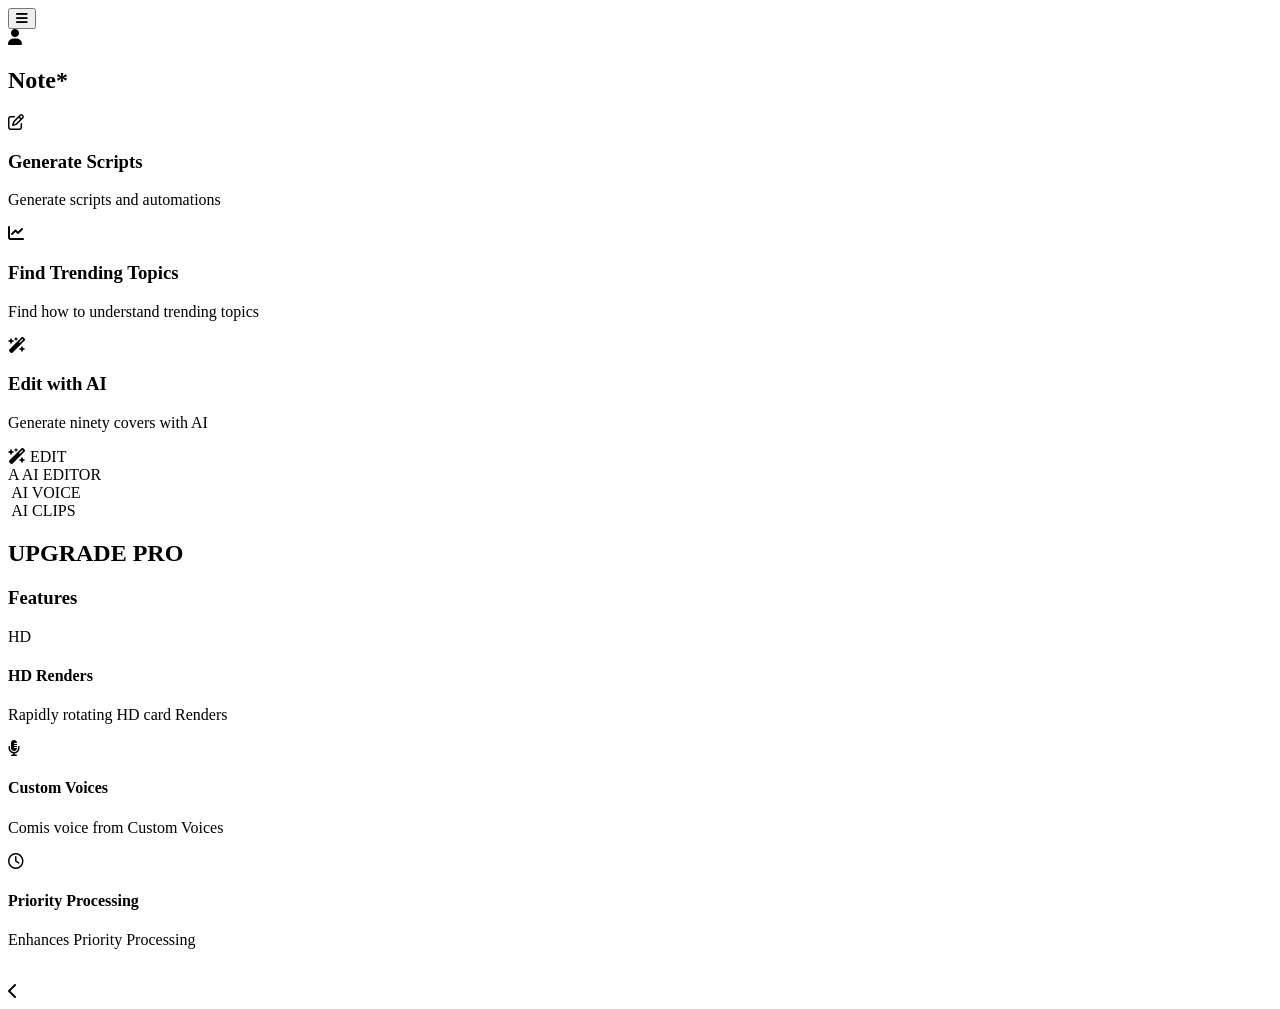
==== index.html @ fb3b5762 "Create initial index.html for AI Content Creator UI Initial creation of the AI Content Creator UI la" ====
<!DOCTYPE html>
<html lang="en">
<head>
    <meta charset="UTF-8">
    <meta name="viewport" content="width=device-width, initial-scale=1.0">
    <title>AI Content Creator UI</title>
    <link rel="stylesheet" href="style.css">
    <link rel="stylesheet" href="https://cdnjs.cloudflare.com/ajax/libs/font-awesome/6.4.0/css/all.min.css">
</head>
<body>

    <div class="phone-container">
        
        <header class="app-header">
            <button class="menu-btn"><i class="fa-solid fa-bars"></i></button>
            <div class="profile-avatar"><i class="fa-solid fa-user"></i></div>
        </header>

        <section class="note-section">
            <h2 class="note-title">Note*</h2>
            <div class="note-list">
                
                <div class="note-item">
                    <div class="icon-box cyan-text"><i class="fa-regular fa-pen-to-square"></i></div>
                    <div class="note-text">
                        <h3>Generate Scripts</h3>
                        <p>Generate scripts and automations</p>
                    </div>
                </div>
                
                <div class="note-item">
                    <div class="icon-box purple-text"><i class="fa-solid fa-chart-line"></i></div>
                    <div class="note-text">
                        <h3>Find Trending Topics</h3>
                        <p>Find how to understand trending topics</p>
                    </div>
                </div>
                
                <div class="note-item">
                    <div class="icon-box violet-text"><i class="fa-solid fa-wand-magic-sparkles"></i></div>
                    <div class="note-text">
                        <h3>Edit with AI</h3>
                        <p>Generate ninety covers with AI</p>
                    </div>
                </div>

            </div>
        </section>

        <section class="grid-buttons">
            
            <div class="grid-btn rainbow-border">
                <div class="btn-content">
                    <i class="fa-solid fa-wand-magic-sparkles cyan-text"></i>
                    <span>EDIT</span>
                </div>
            </div>
            
            <div class="grid-btn rainbow-border">
                <div class="btn-content">
                    <span class="gradient-text-icon">A</span>
                    <span>AI EDITOR</span>
                </div>
            </div>
            
            <div class="grid-btn rainbow-border">
                <div class="btn-content">
                    <i class="fa-solid fa-waveform-lines magenta-text"></i>
                    <span>AI VOICE</span>
                </div>
            </div>
            
            <div class="grid-btn rainbow-border">
                <div class="btn-content">
                    <i class="fa-solid fa-clapperboard-play orange-text"></i>
                    <span>AI CLIPS</span>
                </div>
            </div>

        </section>

        <section class="upgrade-section rainbow-border large-card">
            <div class="card-inner">
                <h2 class="upgrade-title">UPGRADE PRO</h2>
                <h3 class="upgrade-subtitle">Features</h3>
                
                <div class="feature-item">
                    <div class="feature-icon hd-icon">HD</div>
                    <div class="feature-text">
                        <h4>HD Renders</h4>
                        <p>Rapidly rotating HD card Renders</p>
                    </div>
                </div>

                <div class="feature-item">
                    <div class="feature-icon gold-text"><i class="fa-solid fa-microphone-lines"></i></div>
                    <div class="feature-text">
                        <h4>Custom Voices</h4>
                        <p>Comis voice from Custom Voices</p>
                    </div>
                </div>

                <div class="feature-item">
                    <div class="feature-icon clock-icon"><i class="fa-regular fa-clock"></i></div>
                    <div class="feature-text">
                        <h4>Priority Processing</h4>
                        <p>Enhances Priority Processing</p>
                    </div>
                </div>
            </div>
        </section>

        <footer class="nav-bar">
            <i class="fa-solid fa-bars-sort"></i>
            <div class="nav-home"></div>
            <i class="fa-solid fa-chevron-left"></i>
        </footer>

    </div>

</body>
</html>
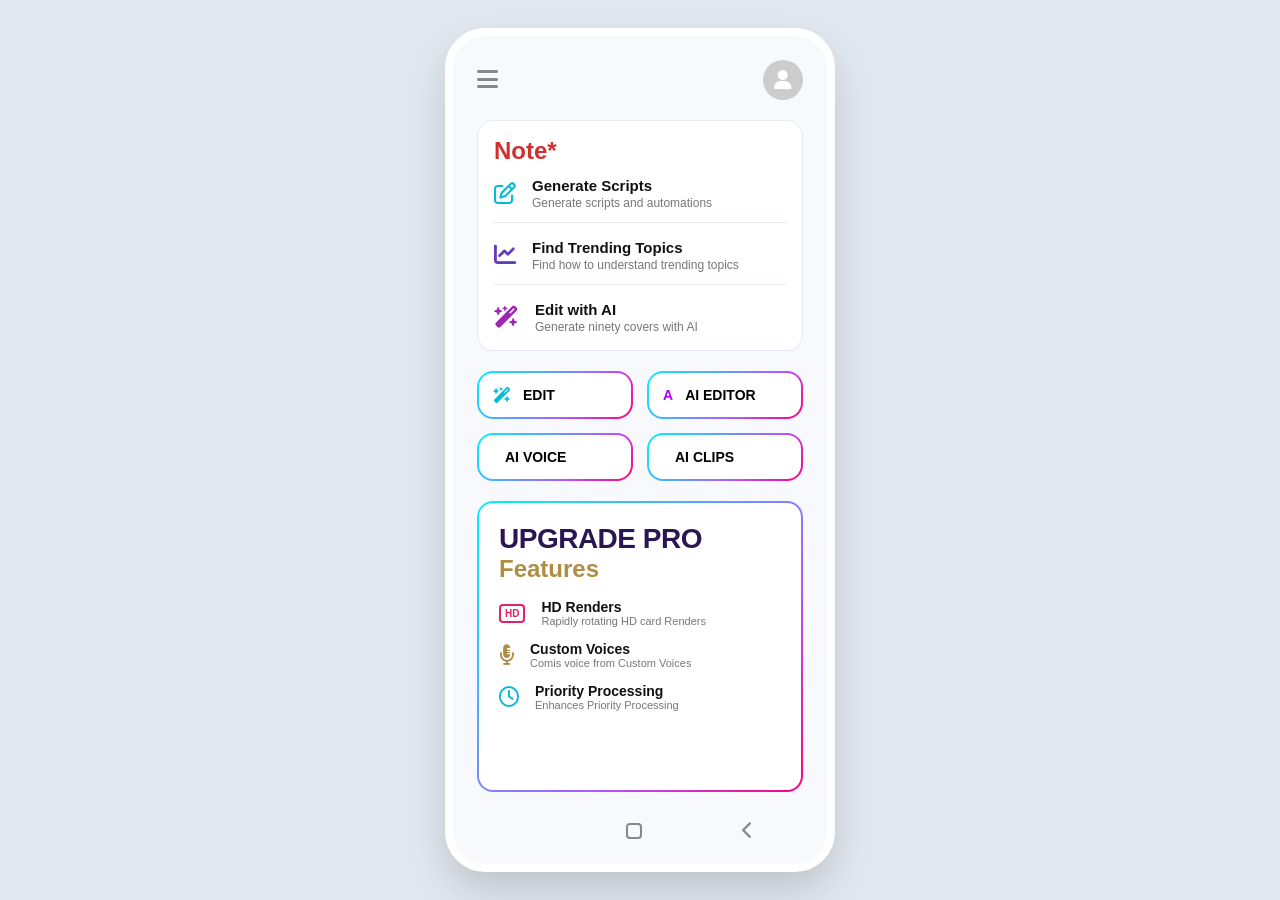
==== commit c20d55b5: "Change stylesheet link from style.css to index.css" ====
--- a/index.html
+++ b/index.html
@@ -4,7 +4,7 @@
     <meta charset="UTF-8">
     <meta name="viewport" content="width=device-width, initial-scale=1.0">
     <title>AI Content Creator UI</title>
-    <link rel="stylesheet" href="style.css">
+    <link rel="stylesheet" href="index.css">
     <link rel="stylesheet" href="https://cdnjs.cloudflare.com/ajax/libs/font-awesome/6.4.0/css/all.min.css">
 </head>
 <body>
@@ -116,7 +116,9 @@
             <i class="fa-solid fa-chevron-left"></i>
         </footer>
 
-    </div>
+    </div> 
+    <script src="index.js"></script>
+
 
 </body>
 </html>
--- a/index.css
+++ b/index.css
@@ -0,0 +1,249 @@
+/* style.css */
+
+:root {
+    --bg-color: #f7f9fc;
+    --card-bg: #ffffff;
+    --text-main: #111111;
+    --text-sub: #777777;
+    --border-color: #e5e9f0;
+    --note-red: #d32f2f;
+    --gold: #b08d44;
+}
+
+* {
+    box-sizing: border-box;
+    margin: 0;
+    padding: 0;
+    font-family: -apple-system, BlinkMacSystemFont, "Segoe UI", Roboto, sans-serif;
+}
+
+body {
+    background-color: #e2e8f0;
+    display: flex;
+    justify-content: center;
+    align-items: center;
+    min-height: 100vh;
+    padding: 20px;
+}
+
+/* Smartphone Layout Container */
+.phone-container {
+    width: 390px;
+    height: 844px;
+    background-color: var(--bg-color);
+    border-radius: 40px;
+    box-shadow: 0 20px 40px rgba(0,0,0,0.15);
+    padding: 24px;
+    display: flex;
+    flex-direction: column;
+    overflow: hidden;
+    position: relative;
+    border: 8px solid #ffffff;
+}
+
+/* Top Header elements */
+.app-header {
+    display: flex;
+    justify-content: space-between;
+    align-items: center;
+    margin-bottom: 20px;
+}
+
+.menu-btn {
+    background: none;
+    border: none;
+    font-size: 24px;
+    color: #888;
+    cursor: pointer;
+}
+
+.profile-avatar {
+    width: 40px;
+    height: 40px;
+    background-color: #ccc;
+    border-radius: 50%;
+    display: flex;
+    justify-content: center;
+    align-items: center;
+    color: #fff;
+    font-size: 20px;
+}
+
+/* White Top Note Section */
+.note-section {
+    background: var(--card-bg);
+    border: 1px solid var(--border-color);
+    border-radius: 16px;
+    padding: 16px;
+    margin-bottom: 20px;
+}
+
+.note-title {
+    color: var(--note-red);
+    font-size: 24px;
+    font-weight: 700;
+    margin-bottom: 12px;
+}
+
+.note-list {
+    display: flex;
+    flex-direction: column;
+    gap: 16px;
+}
+
+.note-item {
+    display: flex;
+    align-items: center;
+    gap: 16px;
+}
+
+.note-item:not(:last-child) {
+    border-bottom: 1px solid var(--border-color);
+    padding-bottom: 12px;
+}
+
+.note-text h3 {
+    font-size: 15px;
+    color: var(--text-main);
+    margin-bottom: 2px;
+}
+
+.note-text p {
+    font-size: 12px;
+    color: var(--text-sub);
+}
+
+/* 2x2 Grid Layout for Buttons */
+.grid-buttons {
+    display: grid;
+    grid-template-columns: 1fr 1fr;
+    gap: 14px;
+    margin-bottom: 20px;
+}
+
+.grid-btn {
+    cursor: pointer;
+    transition: transform 0.2s ease;
+}
+
+.grid-btn:active {
+    transform: scale(0.95);
+}
+
+/* Rainbow Neon Gradient Borders Setup */
+.rainbow-border {
+    position: relative;
+    background: linear-gradient(135deg, #00f2fe, #4facfe, #b156fc, #ff007f);
+    padding: 2px; /* Border ki thickness */
+    border-radius: 16px;
+}
+
+.btn-content, .card-inner {
+    background: var(--card-bg);
+    border-radius: 14px;
+    display: flex;
+    align-items: center;
+    gap: 12px;
+    padding: 14px;
+    height: 100%;
+}
+
+.btn-content span {
+    font-weight: 700;
+    font-size: 14px;
+    color: #000;
+}
+
+/* Large Upgrade Pro Card */
+.large-card {
+    flex-grow: 1;
+    margin-bottom: 20px;
+}
+
+.card-inner {
+    flex-direction: column;
+    align-items: flex-start;
+    padding: 20px;
+    gap: 0;
+}
+
+.upgrade-title {
+    color: #2b1654;
+    font-size: 28px;
+    font-weight: 800;
+    letter-spacing: -0.5px;
+}
+
+.upgrade-subtitle {
+    color: var(--gold);
+    font-size: 24px;
+    font-weight: 600;
+    margin-bottom: 16px;
+}
+
+.feature-item {
+    display: flex;
+    align-items: center;
+    gap: 16px;
+    width: 100%;
+    margin-bottom: 14px;
+}
+
+.feature-text h4 {
+    font-size: 14px;
+    color: var(--text-main);
+}
+
+.feature-text p {
+    font-size: 11px;
+    color: var(--text-sub);
+}
+
+/* Bottom Android Navigation Controls */
+.nav-bar {
+    display: flex;
+    justify-content: space-around;
+    align-items: center;
+    padding-top: 10px;
+    color: #888;
+    font-size: 18px;
+}
+
+.nav-home {
+    width: 16px;
+    height: 16px;
+    border: 2px solid #888;
+    border-radius: 4px;
+}
+
+/* Utility UI/Icons Color Codes */
+.icon-box { font-size: 22px; }
+.cyan-text { color: #00bcd4; }
+.purple-text { color: #673ab7; }
+.violet-text { color: #9c27b0; }
+.magenta-text { color: #e91e63; }
+.orange-text { color: #ff5722; }
+.gold-text { color: var(--gold); font-size: 20px; }
+
+.hd-icon {
+    border: 2px solid #e91e63;
+    color: #e91e63;
+    font-size: 10px;
+    font-weight: 900;
+    padding: 2px 4px;
+    border-radius: 4px;
+}
+
+.clock-icon {
+    color: #00bcd4;
+    font-size: 20px;
+}
+
+/* Text Gradient Effect (for 'A' icon) */
+.gradient-text-icon {
+    font-weight: 900;
+    font-size: 22px;
+    background: linear-gradient(135deg, #7f00ff, #e100ff);
+    -webkit-background-clip: text;
+    -webkit-text-fill-color: transparent;
+}
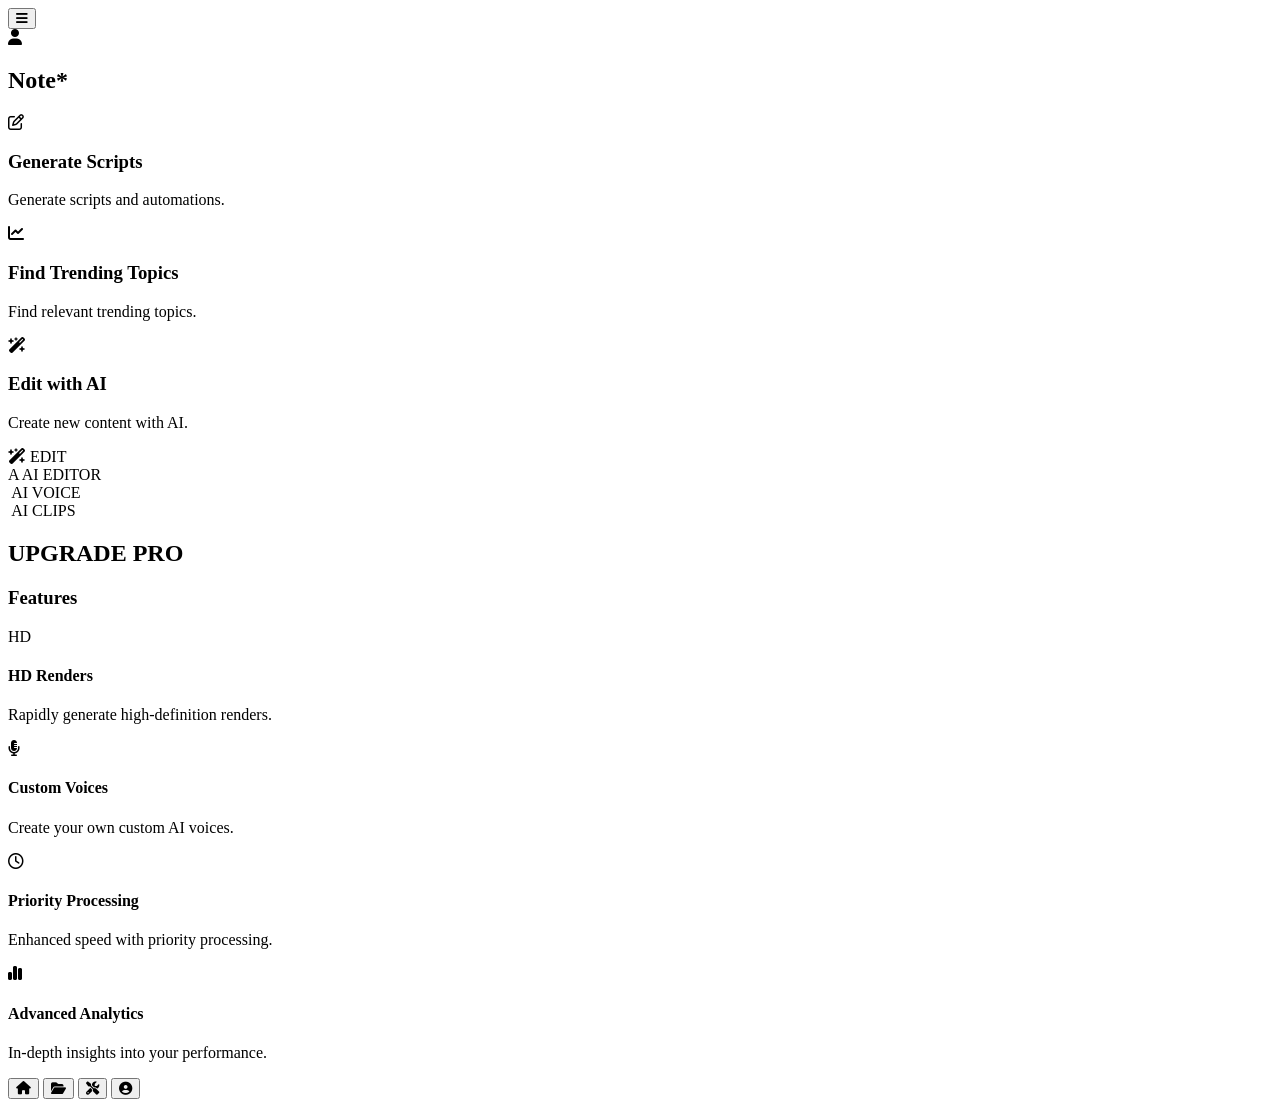
==== commit 41e5cb23: "Refactor index.html structure and styles" ====
--- a/index.html
+++ b/index.html
@@ -2,123 +2,127 @@
 <html lang="en">
 <head>
     <meta charset="UTF-8">
-    <meta name="viewport" content="width=device-width, initial-scale=1.0">
-    <title>AI Content Creator UI</title>
-    <link rel="stylesheet" href="index.css">
+    <meta name="viewport" content="width=device-width, initial-scale=1.0, maximum-scale=1.0, user-scalable=no">
+    <title>AI Content Creator</title>
+    <link rel="stylesheet" href="style.css">
     <link rel="stylesheet" href="https://cdnjs.cloudflare.com/ajax/libs/font-awesome/6.4.0/css/all.min.css">
 </head>
 <body>
 
-    <div class="phone-container">
+    <div class="app-container">
         
         <header class="app-header">
-            <button class="menu-btn"><i class="fa-solid fa-bars"></i></button>
-            <div class="profile-avatar"><i class="fa-solid fa-user"></i></div>
+            <button class="menu-btn" id="top-menu"><i class="fa-solid fa-bars"></i></button>
+            <div class="profile-avatar" id="top-profile"><i class="fa-solid fa-user"></i></div>
         </header>
 
-        <section class="note-section">
-            <h2 class="note-title">Note*</h2>
-            <div class="note-list">
-                
-                <div class="note-item">
-                    <div class="icon-box cyan-text"><i class="fa-regular fa-pen-to-square"></i></div>
-                    <div class="note-text">
-                        <h3>Generate Scripts</h3>
-                        <p>Generate scripts and automations</p>
+        <main class="scrollable-content">
+            
+            <section class="note-card page-trigger" data-target="notes.html">
+                <h2 class="note-title">Note*</h2>
+                <div class="note-list">
+                    <div class="note-item">
+                        <div class="icon-box cyan-text"><i class="fa-regular fa-pen-to-square"></i></div>
+                        <div class="note-text">
+                            <h3>Generate Scripts</h3>
+                            <p>Generate scripts and automations.</p>
+                        </div>
+                    </div>
+                    <div class="note-item">
+                        <div class="icon-box purple-text"><i class="fa-solid fa-chart-line"></i></div>
+                        <div class="note-text">
+                            <h3>Find Trending Topics</h3>
+                            <p>Find relevant trending topics.</p>
+                        </div>
+                    </div>
+                    <div class="note-item">
+                        <div class="icon-box violet-text"><i class="fa-solid fa-wand-magic-sparkles"></i></div>
+                        <div class="note-text">
+                            <h3>Edit with AI</h3>
+                            <p>Create new content with AI.</p>
+                        </div>
                     </div>
                 </div>
-                
-                <div class="note-item">
-                    <div class="icon-box purple-text"><i class="fa-solid fa-chart-line"></i></div>
-                    <div class="note-text">
-                        <h3>Find Trending Topics</h3>
-                        <p>Find how to understand trending topics</p>
+            </section>
+
+            <section class="grid-buttons">
+                <div class="grid-btn rainbow-border page-trigger" data-target="edit.html">
+                    <div class="btn-content">
+                        <i class="fa-solid fa-wand-magic-sparkles cyan-text"></i>
+                        <span>EDIT</span>
                     </div>
                 </div>
-                
-                <div class="note-item">
-                    <div class="icon-box violet-text"><i class="fa-solid fa-wand-magic-sparkles"></i></div>
-                    <div class="note-text">
-                        <h3>Edit with AI</h3>
-                        <p>Generate ninety covers with AI</p>
+                <div class="grid-btn rainbow-border page-trigger" data-target="ai-editor.html">
+                    <div class="btn-content">
+                        <span class="gradient-text-icon">A</span>
+                        <span>AI EDITOR</span>
                     </div>
                 </div>
-
-            </div>
-        </section>
-
-        <section class="grid-buttons">
-            
-            <div class="grid-btn rainbow-border">
-                <div class="btn-content">
-                    <i class="fa-solid fa-wand-magic-sparkles cyan-text"></i>
-                    <span>EDIT</span>
-                </div>
-            </div>
-            
-            <div class="grid-btn rainbow-border">
-                <div class="btn-content">
-                    <span class="gradient-text-icon">A</span>
-                    <span>AI EDITOR</span>
-                </div>
-            </div>
-            
-            <div class="grid-btn rainbow-border">
-                <div class="btn-content">
-                    <i class="fa-solid fa-waveform-lines magenta-text"></i>
-                    <span>AI VOICE</span>
-                </div>
-            </div>
-            
-            <div class="grid-btn rainbow-border">
-                <div class="btn-content">
-                    <i class="fa-solid fa-clapperboard-play orange-text"></i>
-                    <span>AI CLIPS</span>
-                </div>
-            </div>
-
-        </section>
-
-        <section class="upgrade-section rainbow-border large-card">
-            <div class="card-inner">
-                <h2 class="upgrade-title">UPGRADE PRO</h2>
-                <h3 class="upgrade-subtitle">Features</h3>
-                
-                <div class="feature-item">
-                    <div class="feature-icon hd-icon">HD</div>
-                    <div class="feature-text">
-                        <h4>HD Renders</h4>
-                        <p>Rapidly rotating HD card Renders</p>
+                <div class="grid-btn rainbow-border page-trigger" data-target="ai-voice.html">
+                    <div class="btn-content">
+                        <i class="fa-solid fa-waveform-lines magenta-text"></i>
+                        <span>AI VOICE</span>
                     </div>
                 </div>
-
-                <div class="feature-item">
-                    <div class="feature-icon gold-text"><i class="fa-solid fa-microphone-lines"></i></div>
-                    <div class="feature-text">
-                        <h4>Custom Voices</h4>
-                        <p>Comis voice from Custom Voices</p>
+                <div class="grid-btn rainbow-border page-trigger" data-target="ai-clips.html">
+                    <div class="btn-content">
+                        <i class="fa-solid fa-clapperboard-play orange-text"></i>
+                        <span>AI CLIPS</span>
                     </div>
                 </div>
+            </section>
 
-                <div class="feature-item">
-                    <div class="feature-icon clock-icon"><i class="fa-regular fa-clock"></i></div>
-                    <div class="feature-text">
-                        <h4>Priority Processing</h4>
-                        <p>Enhances Priority Processing</p>
+            <section class="upgrade-card rainbow-border page-trigger" data-target="upgrade.html">
+                <div class="card-inner">
+                    <div class="upgrade-banner">
+                        <h2 class="upgrade-title">UPGRADE PRO</h2>
+                        <h3 class="upgrade-subtitle">Features</h3>
+                    </div>
+                    
+                    <div class="features-grid">
+                        <div class="feature-item">
+                            <div class="feature-icon hd-icon">HD</div>
+                            <div class="feature-text">
+                                <h4>HD Renders</h4>
+                                <p>Rapidly generate high-definition renders.</p>
+                            </div>
+                        </div>
+                        <div class="feature-item">
+                            <div class="feature-icon gold-text"><i class="fa-solid fa-microphone-lines"></i></div>
+                            <div class="feature-text">
+                                <h4>Custom Voices</h4>
+                                <p>Create your own custom AI voices.</p>
+                            </div>
+                        </div>
+                        <div class="feature-item">
+                            <div class="feature-icon clock-icon"><i class="fa-regular fa-clock"></i></div>
+                            <div class="feature-text">
+                                <h4>Priority Processing</h4>
+                                <p>Enhanced speed with priority processing.</p>
+                            </div>
+                        </div>
+                        <div class="feature-item">
+                            <div class="feature-icon analytics-icon"><i class="fa-solid fa-chart-simple"></i></div>
+                            <div class="feature-text">
+                                <h4>Advanced Analytics</h4>
+                                <p>In-depth insights into your performance.</p>
+                            </div>
+                        </div>
                     </div>
                 </div>
-            </div>
-        </section>
+            </section>
 
-        <footer class="nav-bar">
-            <i class="fa-solid fa-bars-sort"></i>
-            <div class="nav-home"></div>
-            <i class="fa-solid fa-chevron-left"></i>
+        </main>
+
+        <footer class="bottom-nav">
+            <button class="nav-item active" id="nav-home"><i class="fa-solid fa-house"></i></button>
+            <button class="nav-item" id="nav-folder"><i class="fa-solid fa-folder-open"></i></button>
+            <button class="nav-item" id="nav-tools"><i class="fa-solid fa-screwdriver-wrench"></i></button>
+            <button class="nav-item" id="nav-profile"><i class="fa-solid fa-circle-user"></i></button>
         </footer>
 
-    </div> 
+    </div>
+
     <script src="index.js"></script>
-
-
 </body>
 </html>
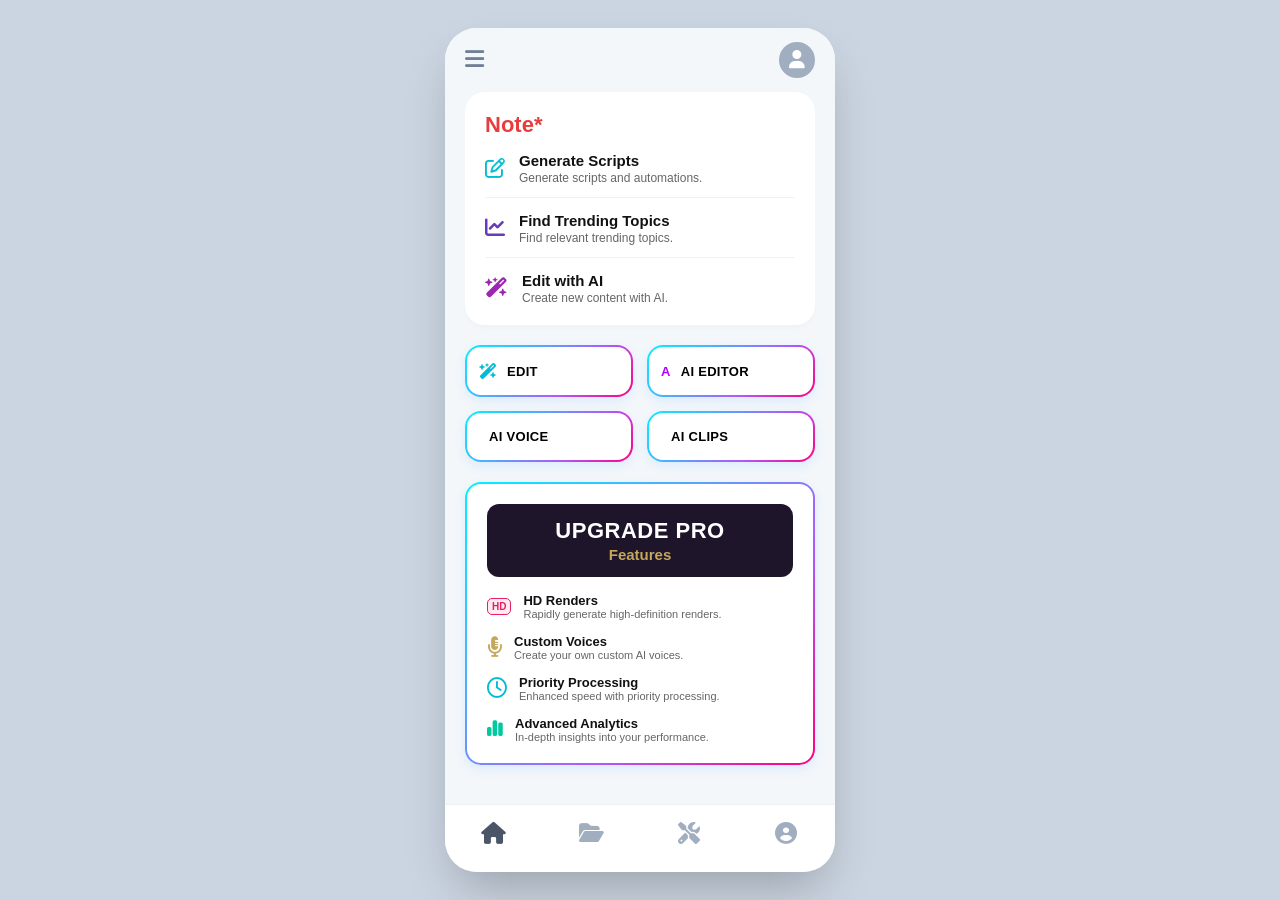
==== commit 1ce42bd8: "Change stylesheet link from style.css to index.css" ====
--- a/index.html
+++ b/index.html
@@ -4,7 +4,7 @@
     <meta charset="UTF-8">
     <meta name="viewport" content="width=device-width, initial-scale=1.0, maximum-scale=1.0, user-scalable=no">
     <title>AI Content Creator</title>
-    <link rel="stylesheet" href="style.css">
+    <link rel="stylesheet" href="index.css">
     <link rel="stylesheet" href="https://cdnjs.cloudflare.com/ajax/libs/font-awesome/6.4.0/css/all.min.css">
 </head>
 <body>
--- a/index.css
+++ b/index.css
@@ -0,0 +1,289 @@
+:root {
+    --bg-main: #f4f7fa;
+    --card-bg: #ffffff;
+    --text-dark: #111111;
+    --text-muted: #666666;
+    --border-light: #edf2f7;
+    --note-red: #e53e3e;
+    --gold: #c5a85c;
+    --dark-purple: #1e152a;
+}
+
+* {
+    box-sizing: border-box;
+    margin: 0;
+    padding: 0;
+    font-family: -apple-system, BlinkMacSystemFont, "Segoe UI", Roboto, sans-serif;
+    -webkit-tap-highlight-color: transparent;
+}
+
+body {
+    background-color: #cbd5e1;
+    display: flex;
+    justify-content: center;
+    align-items: center;
+    min-height: 100vh;
+    overflow: hidden; /* Desktop body scroll disabled */
+}
+
+/* Zoom Lock Mobile Frame Simulator */
+.app-container {
+    width: 390px;
+    height: 844px;
+    background-color: var(--bg-main);
+    border-radius: 32px;
+    box-shadow: 0 25px 50px -12px rgba(0, 0, 0, 0.25);
+    display: flex;
+    flex-direction: column;
+    overflow: hidden;
+    position: relative;
+}
+
+/* Header */
+.app-header {
+    height: 64px;
+    display: flex;
+    justify-content: space-between;
+    align-items: center;
+    padding: 0 20px;
+    background-color: var(--bg-main);
+    z-index: 10;
+}
+
+.menu-btn {
+    background: none;
+    border: none;
+    font-size: 22px;
+    color: #718096;
+    cursor: pointer;
+}
+
+.profile-avatar {
+    width: 36px;
+    height: 36px;
+    background-color: #a0aec0;
+    border-radius: 50%;
+    display: flex;
+    justify-content: center;
+    align-items: center;
+    color: #fff;
+    font-size: 18px;
+    cursor: pointer;
+}
+
+/* Scrollable Main Area */
+.scrollable-content {
+    flex: 1;
+    overflow-y: auto;
+    padding: 0 20px 20px 20px;
+    display: flex;
+    flex-direction: column;
+    gap: 20px;
+}
+
+/* Hide scrollbar for clean app look */
+.scrollable-content::-webkit-scrollbar {
+    display: none;
+}
+
+/* Note Section */
+.note-card {
+    background: var(--card-bg);
+    border-radius: 20px;
+    padding: 20px;
+    box-shadow: 0 4px 6px -1px rgba(0, 0, 0, 0.02);
+    cursor: pointer;
+}
+
+.note-title {
+    color: var(--note-red);
+    font-size: 22px;
+    font-weight: 700;
+    margin-bottom: 14px;
+}
+
+.note-list {
+    display: flex;
+    flex-direction: column;
+    gap: 14px;
+}
+
+.note-item {
+    display: flex;
+    align-items: center;
+    gap: 14px;
+}
+
+.note-item:not(:last-child) {
+    border-bottom: 1px solid var(--border-light);
+    padding-bottom: 12px;
+}
+
+.note-text h3 {
+    font-size: 15px;
+    color: var(--text-dark);
+    font-weight: 600;
+}
+
+.note-text p {
+    font-size: 12px;
+    color: var(--text-muted);
+    margin-top: 2px;
+}
+
+/* Grid Buttons Layout */
+.grid-buttons {
+    display: grid;
+    grid-template-columns: 1fr 1fr;
+    gap: 14px;
+}
+
+.grid-btn {
+    cursor: pointer;
+}
+
+/* Dynamic Magic Rainbow Border Glow */
+.rainbow-border {
+    position: relative;
+    background: linear-gradient(135deg, #00f2fe, #4facfe, #b156fc, #ff007f);
+    padding: 2px;
+    border-radius: 16px;
+    box-shadow: 0 4px 12px rgba(79, 172, 254, 0.15);
+}
+
+.btn-content {
+    background: var(--card-bg);
+    border-radius: 14px;
+    display: flex;
+    align-items: center;
+    gap: 10px;
+    padding: 16px 12px;
+    height: 100%;
+}
+
+.btn-content span {
+    font-weight: 700;
+    font-size: 13px;
+    color: #000000;
+    letter-spacing: 0.3px;
+}
+
+/* Upgrade Card Box */
+.upgrade-card {
+    cursor: pointer;
+}
+
+.card-inner {
+    background: var(--card-bg);
+    border-radius: 14px;
+    padding: 20px;
+}
+
+.upgrade-banner {
+    background-color: var(--dark-purple);
+    width: 100%;
+    padding: 14px;
+    border-radius: 12px;
+    text-align: center;
+    margin-bottom: 16px;
+}
+
+.upgrade-title {
+    color: #ffffff;
+    font-size: 22px;
+    font-weight: 800;
+    letter-spacing: 0.5px;
+}
+
+.upgrade-subtitle {
+    color: var(--gold);
+    font-size: 15px;
+    font-weight: 600;
+    margin-top: 2px;
+}
+
+/* Features inside Upgrade Card */
+.features-grid {
+    display: grid;
+    grid-template-columns: 1fr;
+    gap: 14px;
+}
+
+.feature-item {
+    display: flex;
+    align-items: center;
+    gap: 12px;
+}
+
+.feature-text h4 {
+    font-size: 13px;
+    color: var(--text-dark);
+    font-weight: 600;
+}
+
+.feature-text p {
+    font-size: 11px;
+    color: var(--text-muted);
+}
+
+/* System In-App Navigation Footer */
+.bottom-nav {
+    height: 68px;
+    background-color: var(--card-bg);
+    border-top: 1px solid var(--border-light);
+    display: flex;
+    justify-content: space-around;
+    align-items: center;
+    padding-bottom: 10px; /* Safe area space */
+    z-index: 10;
+}
+
+.nav-item {
+    background: none;
+    border: none;
+    font-size: 22px;
+    color: #a0aec0;
+    cursor: pointer;
+    width: 50px;
+    height: 100%;
+    transition: color 0.2s ease;
+}
+
+.nav-item.active {
+    color: #4a5568;
+}
+
+/* Tap Interaction Animation Effect */
+.page-trigger:active {
+    transform: scale(0.98);
+    transition: transform 0.1s ease;
+}
+
+/* Colors & Icons Vectors style */
+.icon-box { font-size: 20px; }
+.cyan-text { color: #00bcd4; }
+.purple-text { color: #673ab7; }
+.violet-text { color: #9c27b0; }
+.magenta-text { color: #e91e63; }
+.orange-text { color: #ff5722; }
+.gold-text { color: var(--gold); font-size: 20px; }
+.analytics-icon { color: #00ca9d; font-size: 18px; }
+.clock-icon { color: #00bcd4; font-size: 20px; }
+
+.hd-icon {
+    background-color: #ffebf0;
+    border: 1.5px solid #e91e63;
+    color: #e91e63;
+    font-size: 10px;
+    font-weight: 900;
+    padding: 2px 4px;
+    border-radius: 5px;
+}
+
+.gradient-text-icon {
+    font-weight: 900;
+    font-size: 20px;
+    background: linear-gradient(135deg, #7f00ff, #e100ff);
+    -webkit-background-clip: text;
+    -webkit-text-fill-color: transparent;
+}
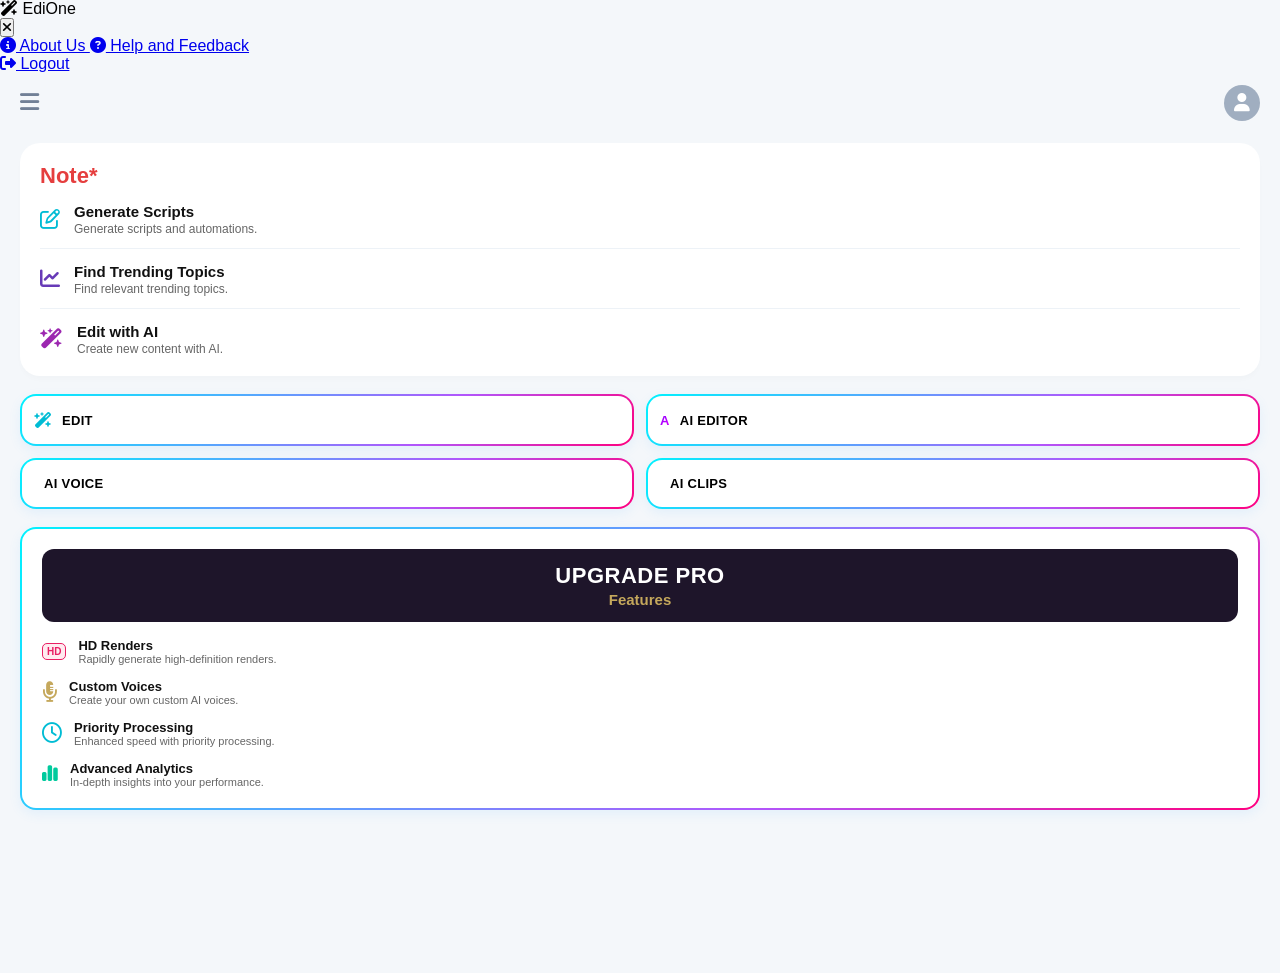
==== commit 4fa559d6: "Add side drawer navigation to index.html" ====
--- a/index.html
+++ b/index.html
@@ -8,6 +8,34 @@
     <link rel="stylesheet" href="https://cdnjs.cloudflare.com/ajax/libs/font-awesome/6.4.0/css/all.min.css">
 </head>
 <body>
+
+    <div class="side-drawer" id="side-menu-drawer">
+        <div class="drawer-header">
+            <div class="drawer-logo">
+                <i class="fa-solid fa-wand-magic-sparkles"></i>
+                <span>EdiOne</span>
+            </div>
+            <button class="close-drawer-btn" id="close-menu-drawer">
+                <i class="fa-solid fa-xmark"></i>
+            </button>
+        </div>
+        
+        <div class="drawer-menu-items">
+            <a href="#" class="drawer-item">
+                <i class="fa-solid fa-circle-info"></i> About Us
+            </a>
+            <a href="#" class="drawer-item">
+                <i class="fa-solid fa-circle-question"></i> Help and Feedback
+            </a>
+            <div class="drawer-divider"></div>
+            <a href="#" class="drawer-item logout-btn">
+                <i class="fa-solid fa-right-from-bracket"></i> Logout
+            </a>
+        </div>
+    </div>
+
+    <div class="drawer-overlay" id="menu-screen-overlay"></div>
+
 
     <div class="app-container">
         
--- a/index.css
+++ b/index.css
@@ -17,37 +17,36 @@
     -webkit-tap-highlight-color: transparent;
 }
 
-body {
-    background-color: #cbd5e1;
-    display: flex;
-    justify-content: center;
-    align-items: center;
-    min-height: 100vh;
-    overflow: hidden; /* Desktop body scroll disabled */
-}
-
-/* Zoom Lock Mobile Frame Simulator */
+/* Kisi bhi tarah ka out-border, gray body frame ya alignment margin poora khatam */
+html, body {
+    width: 100%;
+    height: 100%;
+    overflow: hidden; 
+    background-color: var(--bg-main);
+}
+
+/* Container ab poori screen ko 100% horizontally aur vertically lock karega */
 .app-container {
-    width: 390px;
-    height: 844px;
+    width: 100%;
+    height: 100%;
     background-color: var(--bg-main);
-    border-radius: 32px;
-    box-shadow: 0 25px 50px -12px rgba(0, 0, 0, 0.25);
     display: flex;
     flex-direction: column;
-    overflow: hidden;
     position: relative;
-}
-
-/* Header */
+    box-shadow: none; /* Saare outer shadows and desktop designs hataye */
+    border: none;
+    border-radius: 0; /* Corner radius zero taaki mobile corners par screen leak na ho */
+}
+
+/* Top Header Area */
 .app-header {
-    height: 64px;
+    height: 60px;
     display: flex;
     justify-content: space-between;
     align-items: center;
     padding: 0 20px;
     background-color: var(--bg-main);
-    z-index: 10;
+    flex-shrink: 0;
 }
 
 .menu-btn {
@@ -71,22 +70,22 @@
     cursor: pointer;
 }
 
-/* Scrollable Main Area */
+/* Content Area jo scroll hoga aur full grid space legal */
 .scrollable-content {
     flex: 1;
     overflow-y: auto;
-    padding: 0 20px 20px 20px;
+    padding: 10px 20px 30px 20px;
     display: flex;
     flex-direction: column;
-    gap: 20px;
-}
-
-/* Hide scrollbar for clean app look */
+    gap: 18px;
+}
+
+/* Android Browser Custom Scrollbars standard hidden view */
 .scrollable-content::-webkit-scrollbar {
     display: none;
 }
 
-/* Note Section */
+/* Note Section Block */
 .note-card {
     background: var(--card-bg);
     border-radius: 20px;
@@ -131,24 +130,24 @@
     margin-top: 2px;
 }
 
-/* Grid Buttons Layout */
+/* 2x2 Grid Buttons System */
 .grid-buttons {
     display: grid;
     grid-template-columns: 1fr 1fr;
-    gap: 14px;
+    gap: 12px;
 }
 
 .grid-btn {
     cursor: pointer;
 }
 
-/* Dynamic Magic Rainbow Border Glow */
+/* Neon Glow Gradient Outer Border Effect */
 .rainbow-border {
     position: relative;
     background: linear-gradient(135deg, #00f2fe, #4facfe, #b156fc, #ff007f);
     padding: 2px;
     border-radius: 16px;
-    box-shadow: 0 4px 12px rgba(79, 172, 254, 0.15);
+    box-shadow: 0 4px 12px rgba(79, 172, 254, 0.1);
 }
 
 .btn-content {
@@ -168,9 +167,10 @@
     letter-spacing: 0.3px;
 }
 
-/* Upgrade Card Box */
+/* Upgrade Pro Area Setup */
 .upgrade-card {
     cursor: pointer;
+    margin-bottom: 10px;
 }
 
 .card-inner {
@@ -202,7 +202,7 @@
     margin-top: 2px;
 }
 
-/* Features inside Upgrade Card */
+/* Features Internal Sub-Grid */
 .features-grid {
     display: grid;
     grid-template-columns: 1fr;
@@ -226,16 +226,16 @@
     color: var(--text-muted);
 }
 
-/* System In-App Navigation Footer */
+/* Fixed Bottom Navigation Soft-keys Footer */
 .bottom-nav {
-    height: 68px;
+    height: 60px;
     background-color: var(--card-bg);
     border-top: 1px solid var(--border-light);
     display: flex;
     justify-content: space-around;
     align-items: center;
-    padding-bottom: 10px; /* Safe area space */
-    z-index: 10;
+    padding-bottom: env(safe-area-inset-bottom);
+    flex-shrink: 0;
 }
 
 .nav-item {
@@ -244,22 +244,22 @@
     font-size: 22px;
     color: #a0aec0;
     cursor: pointer;
-    width: 50px;
-    height: 100%;
-    transition: color 0.2s ease;
+    width: 55px;
+    height: 100%;
+    transition: color 0.15s ease;
 }
 
 .nav-item.active {
     color: #4a5568;
 }
 
-/* Tap Interaction Animation Effect */
+/* Touch Active Feedback State */
 .page-trigger:active {
-    transform: scale(0.98);
-    transition: transform 0.1s ease;
-}
-
-/* Colors & Icons Vectors style */
+    transform: scale(0.97);
+    transition: transform 0.08s ease;
+}
+
+/* Vectors & Accent UI Utilities */
 .icon-box { font-size: 20px; }
 .cyan-text { color: #00bcd4; }
 .purple-text { color: #673ab7; }
